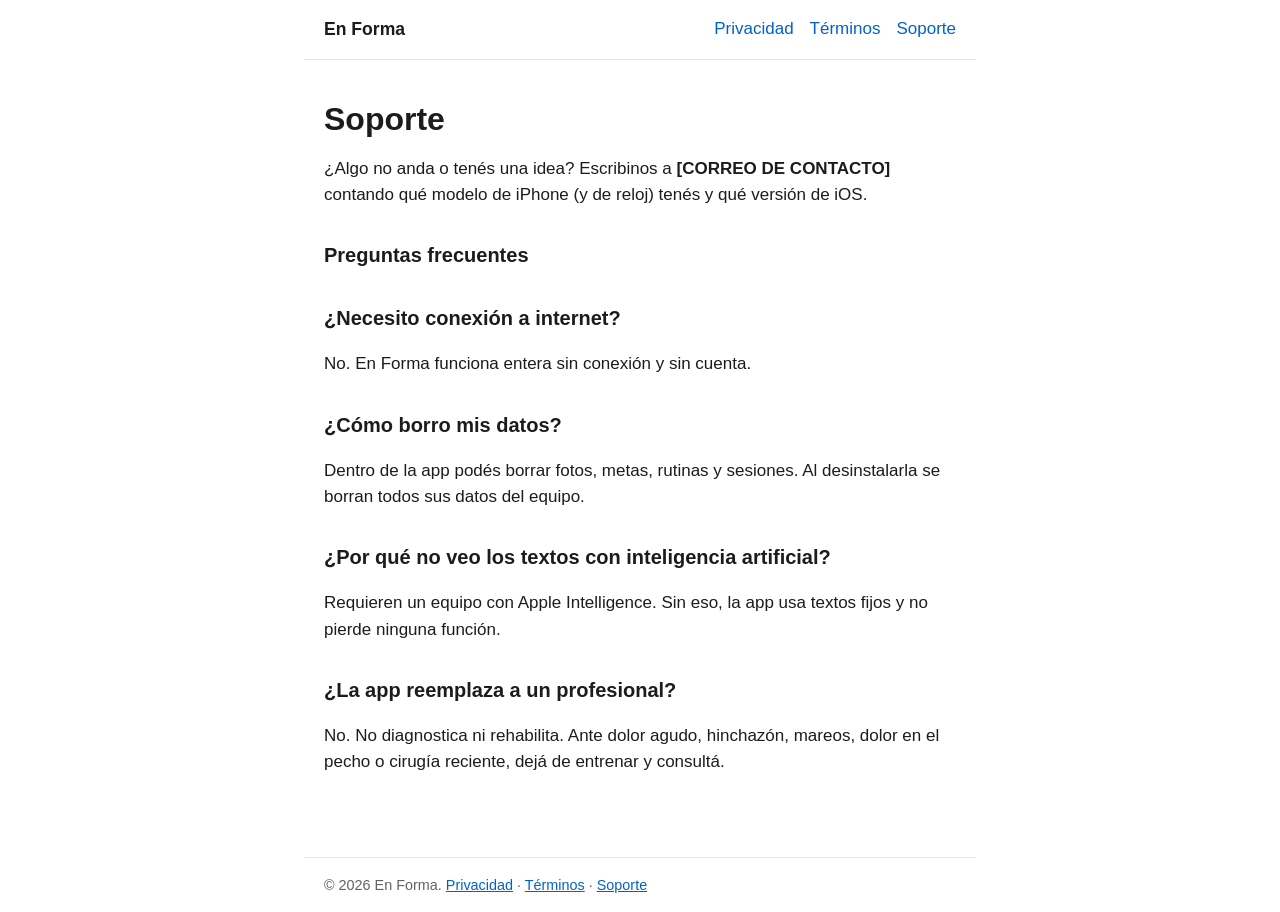
==== soporte.html @ 7356922c "Sitio de En Forma: inicio, privacidad, términos y soporte Co-Authored-By: Claude Sonnet 5.5 <noreply" ====
<!doctype html>
<html lang="es-AR">
<head>
<meta charset="utf-8">
<meta name="viewport" content="width=device-width,initial-scale=1">
<title>Soporte · En Forma</title>
<meta name="description" content="Ayuda y contacto de En Forma.">
<link rel="stylesheet" href="style.css">
</head>
<body>
<header><a class="logo" href="index.html">En Forma</a>
<nav><a href="privacidad.html">Privacidad</a><a href="terminos.html">Términos</a><a href="soporte.html">Soporte</a></nav></header>
<main>
<h1>Soporte</h1>
<p>¿Algo no anda o tenés una idea? Escribinos a <strong>[CORREO DE CONTACTO]</strong> contando qué modelo de iPhone (y de reloj) tenés y qué versión de iOS.</p>
<h2>Preguntas frecuentes</h2>
<h2>¿Necesito conexión a internet?</h2><p>No. En Forma funciona entera sin conexión y sin cuenta.</p>
<h2>¿Cómo borro mis datos?</h2><p>Dentro de la app podés borrar fotos, metas, rutinas y sesiones. Al desinstalarla se borran todos sus datos del equipo.</p>
<h2>¿Por qué no veo los textos con inteligencia artificial?</h2><p>Requieren un equipo con Apple Intelligence. Sin eso, la app usa textos fijos y no pierde ninguna función.</p>
<h2>¿La app reemplaza a un profesional?</h2><p>No. No diagnostica ni rehabilita. Ante dolor agudo, hinchazón, mareos, dolor en el pecho o cirugía reciente, dejá de entrenar y consultá.</p>
</main>
<footer>© 2026 En Forma. <a href="privacidad.html">Privacidad</a> · <a href="terminos.html">Términos</a> · <a href="soporte.html">Soporte</a></footer>
</body>
</html>
---- style.css ----
:root{--bg:#fff;--fg:#1c1c1e;--muted:#636366;--tint:#0062cc;--line:#e5e5ea;--card:#f2f2f7}
@media (prefers-color-scheme:dark){:root{--bg:#000;--fg:#f2f2f7;--muted:#aeaeb2;--tint:#4da3ff;--line:#2c2c2e;--card:#1c1c1e}}
*{box-sizing:border-box}
body{margin:0;background:var(--bg);color:var(--fg);font:17px/1.55 -apple-system,BlinkMacSystemFont,"SF Pro Text","Helvetica Neue",Arial,sans-serif}
main,header,footer{max-width:42rem;margin:0 auto;padding:1rem 1.25rem}
header{display:flex;justify-content:space-between;align-items:center;border-bottom:1px solid var(--line)}
header a.logo{font-weight:700;color:var(--fg);text-decoration:none;font-size:1.1rem}
nav a{margin-left:1rem;color:var(--tint);text-decoration:none}
h1{font-size:2rem;line-height:1.2;margin:1.5rem 0 .5rem}
h2{font-size:1.25rem;margin:2rem 0 .5rem}
p,li{color:var(--fg)}
.muted{color:var(--muted);font-size:.95rem}
.card{background:var(--card);border-radius:14px;padding:1rem 1.25rem;margin:1.25rem 0}
a{color:var(--tint)}
footer{border-top:1px solid var(--line);margin-top:3rem;color:var(--muted);font-size:.9rem}
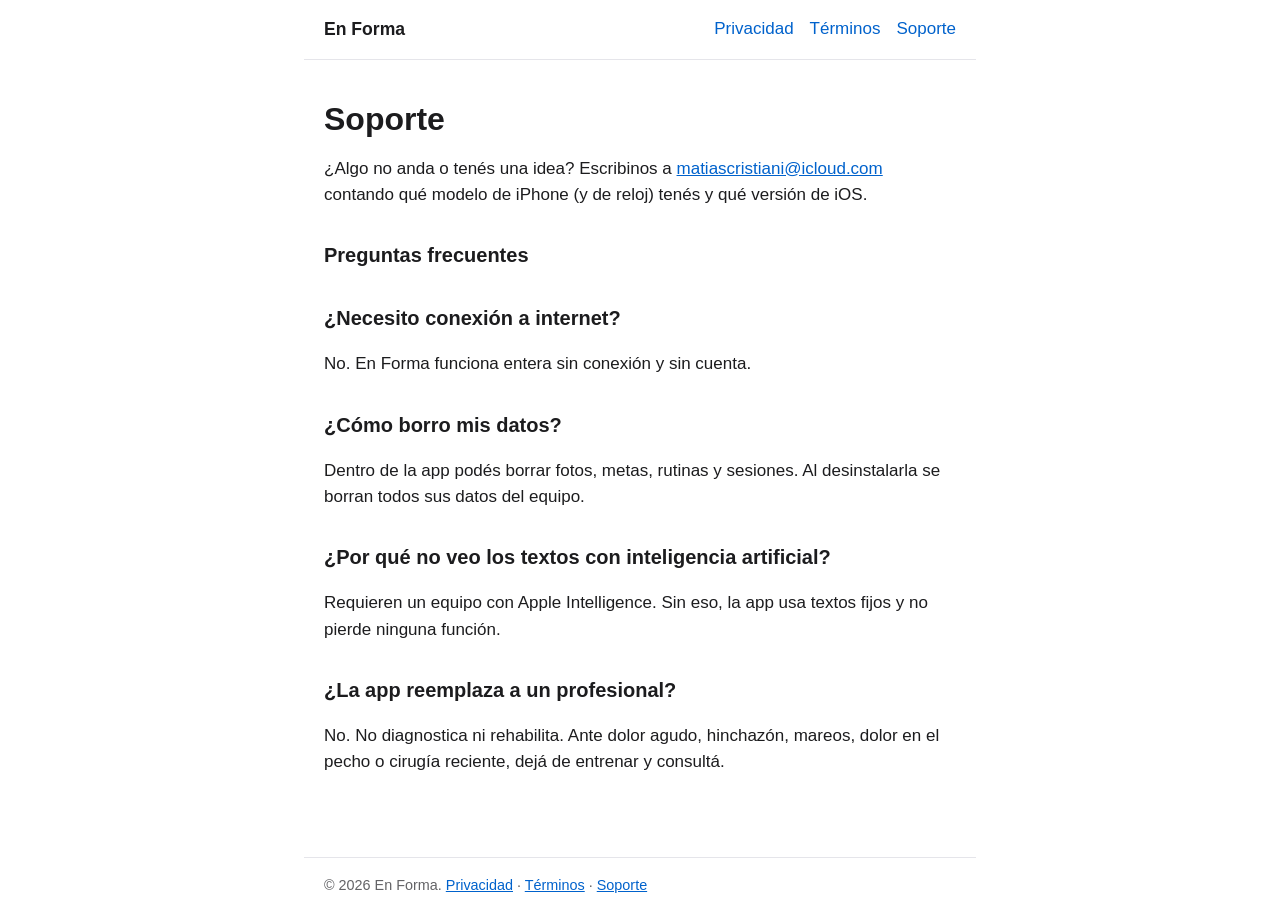
==== commit 728a5445: "Correo de contacto en privacidad, términos y soporte Co-Authored-By: Claude Sonnet 5.5 <noreply@anth" ====
--- a/soporte.html
+++ b/soporte.html
@@ -12,7 +12,7 @@
 <nav><a href="privacidad.html">Privacidad</a><a href="terminos.html">Términos</a><a href="soporte.html">Soporte</a></nav></header>
 <main>
 <h1>Soporte</h1>
-<p>¿Algo no anda o tenés una idea? Escribinos a <strong>[CORREO DE CONTACTO]</strong> contando qué modelo de iPhone (y de reloj) tenés y qué versión de iOS.</p>
+<p>¿Algo no anda o tenés una idea? Escribinos a <a href="mailto:matiascristiani@icloud.com">matiascristiani@icloud.com</a> contando qué modelo de iPhone (y de reloj) tenés y qué versión de iOS.</p>
 <h2>Preguntas frecuentes</h2>
 <h2>¿Necesito conexión a internet?</h2><p>No. En Forma funciona entera sin conexión y sin cuenta.</p>
 <h2>¿Cómo borro mis datos?</h2><p>Dentro de la app podés borrar fotos, metas, rutinas y sesiones. Al desinstalarla se borran todos sus datos del equipo.</p>
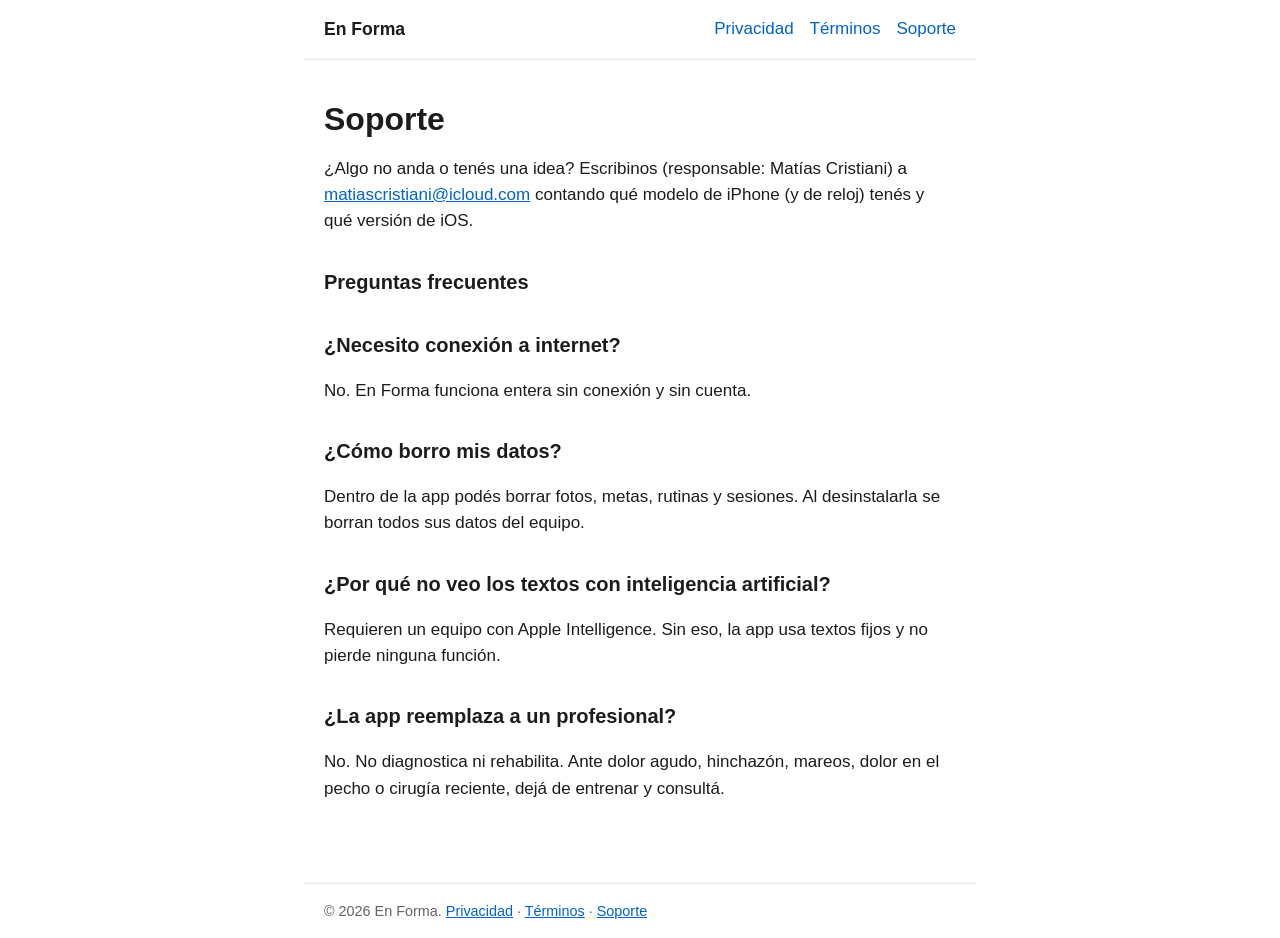
==== commit 4da1fc3d: "Responsable en privacidad, términos y soporte Co-Authored-By: Claude Sonnet 5.5 <noreply@anthropic.c" ====
--- a/soporte.html
+++ b/soporte.html
@@ -12,7 +12,7 @@
 <nav><a href="privacidad.html">Privacidad</a><a href="terminos.html">Términos</a><a href="soporte.html">Soporte</a></nav></header>
 <main>
 <h1>Soporte</h1>
-<p>¿Algo no anda o tenés una idea? Escribinos a <a href="mailto:matiascristiani@icloud.com">matiascristiani@icloud.com</a> contando qué modelo de iPhone (y de reloj) tenés y qué versión de iOS.</p>
+<p>¿Algo no anda o tenés una idea? Escribinos (responsable: Matías Cristiani) a <a href="mailto:matiascristiani@icloud.com">matiascristiani@icloud.com</a> contando qué modelo de iPhone (y de reloj) tenés y qué versión de iOS.</p>
 <h2>Preguntas frecuentes</h2>
 <h2>¿Necesito conexión a internet?</h2><p>No. En Forma funciona entera sin conexión y sin cuenta.</p>
 <h2>¿Cómo borro mis datos?</h2><p>Dentro de la app podés borrar fotos, metas, rutinas y sesiones. Al desinstalarla se borran todos sus datos del equipo.</p>
